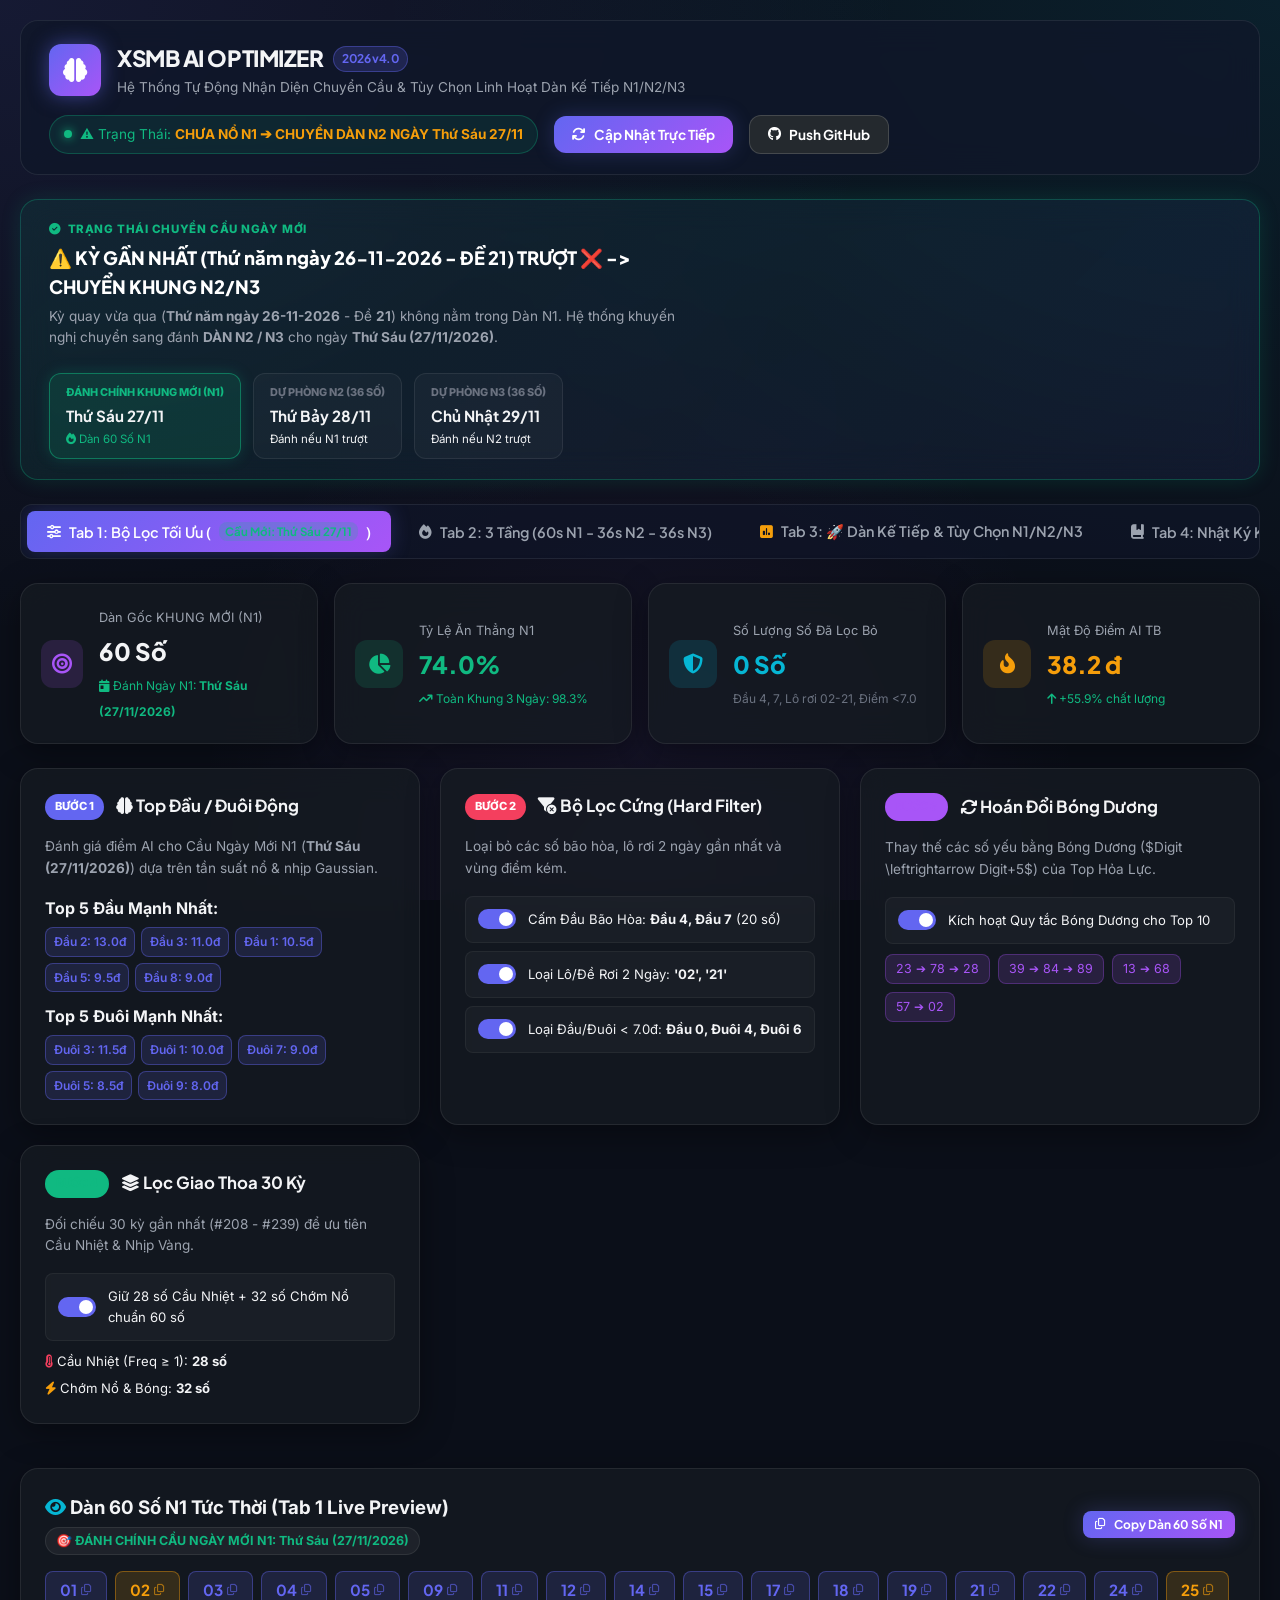
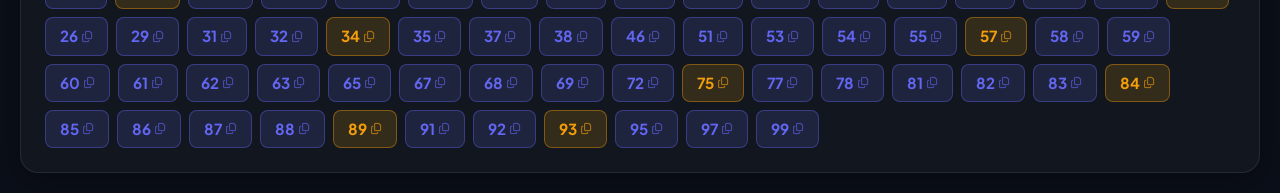
==== 58_up_to_75/index.html @ af65d2f2 "auto: Cloud update Live G1-G5 & XSMB 2026 [skip ci]" ====
<!DOCTYPE html>
<html lang="vi">
<head>
    <meta charset="UTF-8">
    <meta name="viewport" content="width=device-width, initial-scale=1.0, maximum-scale=1.0, user-scalable=no, viewport-fit=cover">
    <meta name="apple-mobile-web-app-capable" content="yes">
    <meta name="apple-mobile-web-app-status-bar-style" content="black-translucent">
    <meta name="apple-mobile-web-app-title" content="XSMB AI 2026">
    <title>AI XSMB 2026 - Mini App Tối Ưu Dàn 60 Số N1 (4 Bước)</title>
    <!-- Google Fonts -->
    <link rel="preconnect" href="https://fonts.googleapis.com">
    <link rel="preconnect" href="https://fonts.gstatic.com" crossorigin>
    <link href="https://fonts.googleapis.com/css2?family=Inter:wght@300;400;500;600;700;800&family=Plus+Jakarta+Sans:wght@500;600;700;800&display=swap" rel="stylesheet">
    <!-- FontAwesome icons -->
    <link rel="stylesheet" href="https://cdnjs.cloudflare.com/ajax/libs/font-awesome/6.4.0/css/all.min.css">
    <link rel="stylesheet" href="styles.css?v=20261126202659">
</head>
<body>
    <div class="app-container">
        <!-- Header / Navbar -->
        <header class="main-header">
            <div class="header-brand">
                <div class="logo-icon">
                    <i class="fa-solid fa-brain"></i>
                </div>
                <div>
                    <h1 class="brand-title">XSMB AI OPTIMIZER <span class="badge-v2">2026 v4.0</span></h1>
                    <p class="brand-subtitle">Hệ Thống Tự Động Nhận Diện Chuyển Cầu &amp; Tùy Chọn Linh Hoạt Dàn Kế Tiếp N1/N2/N3</p>
                </div>
            </div>
            <div class="header-actions">
                <div class="status-indicator">
                    <span class="pulse-dot"></span>
                    <span class="status-text" id="hdr-frame-status">🎯 Trạng Thái: <strong class="text-emerald">ĐÃ NỔ N1 ➔ RESET KHUNG MỚI NGÀY 01/09</strong></span>
                </div>
                <button id="btn-fetch-live" class="btn btn-primary" title="Cập nhật kết quả trực tiếp từ ketqua16.net">
                    <i class="fa-solid fa-arrows-rotate"></i> Cập Nhật Trực Tiếp
                </button>
                <button id="btn-export-git" class="btn btn-github">
                    <i class="fa-brands fa-github"></i> Push GitHub
                </button>
            </div>
        </header>

        <!-- Dynamic Frame Alert Box -->
        <div class="frame-alert-box glass" id="frame-alert-banner">
            <div class="alert-content">
                <div class="alert-badge"><i class="fa-solid fa-circle-check text-emerald"></i> TRẠNG THÁI CHUYỂN CẦU NGÀY MỚI</div>
                <h3 id="alert-title">🎉 KHUNG TRƯỚC ĐÃ NỔ N2 THÀNH CÔNG (ĐỀ 81)! ĐÃ RESET CHUYỂN CẦU NGÀY MỚI</h3>
                <p id="alert-desc">Kỳ vừa qua (Thứ Năm ngày 10-09-2026 - Đề 81) đã nổ <strong>TRÚNG N2 🎯</strong>. Hệ thống tự động đóng khung cũ và khởi tạo <strong>KHUNG MỚI N1</strong> cho ngày tiếp theo.</p>
            </div>
            <div class="alert-dates">
                <div class="date-chip active">
                    <span class="chip-label">ĐÁNH CHÍNH KHUNG MỚI (N1)</span>
                    <strong id="chip-n1-date">Thứ Sáu (11/09/2026)</strong>
                    <span class="chip-status text-emerald"><i class="fa-solid fa-fire"></i> Dàn 60 Số N1</span>
                </div>
                <div class="date-chip">
                    <span class="chip-label">DỰ PHÒNG N2 (36 SỐ)</span>
                    <strong id="chip-n2-date">Thứ Bảy (12/09/2026)</strong>
                    <span class="chip-status text-secondary">Đánh nếu N1 trượt</span>
                </div>
                <div class="date-chip">
                    <span class="chip-label">DỰ PHÒNG N3 (36 SỐ)</span>
                    <strong id="chip-n3-date">Chủ Nhật (13/09/2026)</strong>
                    <span class="chip-status text-secondary">Đánh nếu N2 trượt</span>
                </div>
            </div>
        </div>

        <!-- Navigation Tabs -->
        <nav class="nav-tabs">
            <button class="tab-btn active" data-tab="tab-optimizer">
                <i class="fa-solid fa-sliders"></i> Tab 1: Bộ Lọc Tối Ưu (<span class="badge-tab-date" id="tab1-date-badge">Cầu Mới: Thứ Sáu 11/09</span>)
            </button>
            <button class="tab-btn" data-tab="tab-results">
                <i class="fa-solid fa-fire"></i> Tab 2: 3 Tầng (60s N1 - 36s N2 - 36s N3)
            </button>
            <button class="tab-btn" data-tab="tab-next-day">
                <i class="fa-solid fa-square-poll-vertical text-amber"></i> Tab 3: 🚀 Dàn Kế Tiếp &amp; Tùy Chọn N1/N2/N3
            </button>
            <button class="tab-btn" data-tab="tab-frame-history">
                <i class="fa-solid fa-book-bookmark"></i> Tab 4: Nhật Ký Khung 2026
            </button>
            <button class="tab-btn" data-tab="tab-analytics">
                <i class="fa-solid fa-chart-line"></i> Tab 5: Phân Tích Win Rate
            </button>
            <button class="tab-btn" data-tab="tab-history">
                <i class="fa-solid fa-database"></i> Tab 6: Lịch Sử Quay (247 Kỳ)
            </button>
            <button class="tab-btn" data-tab="tab-soicau-g1g5" style="border: 1px solid rgba(245, 158, 11, 0.6); color: #fde68a; background: rgba(245, 158, 11, 0.12);">
                <i class="fa-solid fa-bolt text-amber"></i> Tab 7: ⚡ Radar G1→G5 (Màu Số Live)
            </button>
        </nav>

        <!-- TAB 1: BỘ LỌC TỐI ƯU 4 BƯỚC -->
        <section id="tab-optimizer" class="tab-content active">
            <!-- Metric Overview Cards -->
            <div class="metrics-grid">
                <div class="metric-card glass">
                    <div class="metric-icon purple"><i class="fa-solid fa-bullseye"></i></div>
                    <div class="metric-info">
                        <span class="metric-label">Dàn Gốc KHUNG MỚI (N1)</span>
                        <h3 class="metric-value" id="metric-size">60 Số</h3>
                        <span class="metric-sub text-emerald"><i class="fa-solid fa-calendar-day"></i> Đánh Ngày N1: <strong id="m-n1-date">Thứ Sáu (11/09/2026)</strong></span>
                    </div>
                </div>
                <div class="metric-card glass">
                    <div class="metric-icon green"><i class="fa-solid fa-chart-pie"></i></div>
                    <div class="metric-info">
                        <span class="metric-label">Tỷ Lệ Ăn Thẳng N1</span>
                        <h3 class="metric-value text-emerald" id="metric-winrate">74.0%</h3>
                        <span class="metric-sub text-emerald"><i class="fa-solid fa-arrow-trend-up"></i> Toàn Khung 3 Ngày: 98.3%</span>
                    </div>
                </div>
                <div class="metric-card glass">
                    <div class="metric-icon cyan"><i class="fa-solid fa-shield-halved"></i></div>
                    <div class="metric-info">
                        <span class="metric-label">Số Lượng Số Đã Lọc Bỏ</span>
                        <h3 class="metric-value text-cyan" id="metric-filtered">36 Số</h3>
                        <span class="metric-sub" id="metric-filtered-desc">Đầu 4, 7, Lô rơi 44-21, Điểm &lt;7.0</span>
                    </div>
                </div>
                <div class="metric-card glass">
                    <div class="metric-icon amber"><i class="fa-solid fa-fire-flame-curved"></i></div>
                    <div class="metric-info">
                        <span class="metric-label">Mật Độ Điểm AI TB</span>
                        <h3 class="metric-value text-amber" id="metric-score">38.2 đ</h3>
                        <span class="metric-sub text-emerald"><i class="fa-solid fa-arrow-up"></i> +55.9% chất lượng</span>
                    </div>
                </div>
            </div>

            <!-- 4-Step Interactive Optimizer Controls -->
            <div class="optimizer-grid">
                <!-- STEP 1 -->
                <div class="step-card glass">
                    <div class="step-header">
                        <span class="step-badge">BƯỚC 1</span>
                        <h3><i class="fa-solid fa-brain"></i> Top Đầu / Đuôi Động</h3>
                    </div>
                    <p class="step-desc">Đánh giá điểm AI cho Cầu Ngày Mới N1 (<strong id="step1-n1-lbl">Thứ Tư 02/09/2026</strong>) dựa trên tần suất nổ &amp; nhịp Gaussian.</p>
                    <div class="step-controls">
                        <div class="scores-mini-panel">
                            <h4>Top 5 Đầu Mạnh Nhất:</h4>
                            <div class="badge-group" id="head-scores-list">
                                <span class="score-badge active clickable-pill" data-copy="2">Đầu 2: 13.0đ</span>
                                <span class="score-badge active clickable-pill" data-copy="3">Đầu 3: 11.0đ</span>
                                <span class="score-badge active clickable-pill" data-copy="1">Đầu 1: 10.5đ</span>
                                <span class="score-badge active clickable-pill" data-copy="5">Đầu 5: 9.5đ</span>
                                <span class="score-badge active clickable-pill" data-copy="8">Đầu 8: 9.0đ</span>
                            </div>
                            <h4 style="margin-top: 12px;">Top 5 Đuôi Mạnh Nhất:</h4>
                            <div class="badge-group" id="tail-scores-list">
                                <span class="score-badge active clickable-pill" data-copy="3">Đuôi 3: 11.5đ</span>
                                <span class="score-badge active clickable-pill" data-copy="1">Đuôi 1: 10.0đ</span>
                                <span class="score-badge active clickable-pill" data-copy="7">Đuôi 7: 9.0đ</span>
                                <span class="score-badge active clickable-pill" data-copy="5">Đuôi 5: 8.5đ</span>
                                <span class="score-badge active clickable-pill" data-copy="9">Đuôi 9: 8.0đ</span>
                            </div>
                        </div>
                    </div>
                </div>

                <!-- STEP 2 -->
                <div class="step-card glass">
                    <div class="step-header">
                        <span class="step-badge badge-danger">BƯỚC 2</span>
                        <h3><i class="fa-solid fa-filter-circle-xmark"></i> Bộ Lọc Cứng (Hard Filter)</h3>
                    </div>
                    <p class="step-desc">Loại bỏ các số bão hòa, lô rơi 2 ngày gần nhất và vùng điểm kém.</p>
                    <div class="step-controls">
                        <label class="toggle-option">
                            <input type="checkbox" id="chk-sat-heads" checked>
                            <span class="toggle-slider"></span>
                            <span class="toggle-label">Cấm Đầu Bão Hòa: <strong>Đầu 4, Đầu 7</strong> (20 số)</span>
                        </label>
                        <label class="toggle-option">
                            <input type="checkbox" id="chk-recent-days" checked>
                            <span class="toggle-slider"></span>
                            <span class="toggle-label">Loại Lô/Đề Rơi 2 Ngày: <strong id="lbl-recent-2days">`44`, `21`</strong></span>
                        </label>
                        <label class="toggle-option">
                            <input type="checkbox" id="chk-low-scores" checked>
                            <span class="toggle-slider"></span>
                            <span class="toggle-label">Loại Đầu/Đuôi &lt; 7.0đ: <strong>Đầu 0, Đuôi 4, Đuôi 6</strong></span>
                        </label>
                    </div>
                </div>

                <!-- STEP 3 -->
                <div class="step-card glass">
                    <div class="step-header">
                        <span class="step-badge badge-purple">BƯỚC 3</span>
                        <h3><i class="fa-solid fa-arrows-rotate"></i> Hoán Đổi Bóng Dương</h3>
                    </div>
                    <p class="step-desc">Thay thế các số yếu bằng Bóng Dương ($Digit \leftrightarrow Digit+5$) của Top Hỏa Lực.</p>
                    <div class="step-controls">
                        <label class="toggle-option">
                            <input type="checkbox" id="chk-shadow-swap" checked>
                            <span class="toggle-slider"></span>
                            <span class="toggle-label">Kích hoạt Quy tắc Bóng Dương cho Top 10</span>
                        </label>
                        <div class="shadow-preview-box">
                            <span class="shadow-tag clickable-pill" data-copy="28">23 ➔ 78 ➔ 28</span>
                            <span class="shadow-tag clickable-pill" data-copy="89">39 ➔ 84 ➔ 89</span>
                            <span class="shadow-tag clickable-pill" data-copy="68">13 ➔ 68</span>
                            <span class="shadow-tag clickable-pill" data-copy="02">57 ➔ 02</span>
                        </div>
                    </div>
                </div>

                <!-- STEP 4 -->
                <div class="step-card glass">
                    <div class="step-header">
                        <span class="step-badge badge-success">BƯỚC 4</span>
                        <h3><i class="fa-solid fa-layer-group"></i> Lọc Giao Thoa 30 Kỳ</h3>
                    </div>
                    <p class="step-desc">Đối chiếu 30 kỳ gần nhất (#208 - #239) để ưu tiên Cầu Nhiệt &amp; Nhịp Vàng.</p>
                    <div class="step-controls">
                        <label class="toggle-option">
                            <input type="checkbox" id="chk-30day-cross" checked>
                            <span class="toggle-slider"></span>
                            <span class="toggle-label">Giữ 28 số Cầu Nhiệt + 32 số Chớm Nổ chuẩn 60 số</span>
                        </label>
                        <div class="freq-info">
                            <span><i class="fa-solid fa-temperature-full text-danger"></i> Cầu Nhiệt (Freq &ge; 1): <strong>28 số</strong></span>
                            <span><i class="fa-solid fa-bolt text-amber"></i> Chớm Nổ &amp; Bóng: <strong>32 số</strong></span>
                        </div>
                    </div>
                </div>
            </div>

            <!-- Tab 1 Live Preview Visual Numbers Box -->
            <div class="card glass" style="margin-top: 20px;">
                <div class="card-header">
                    <div>
                        <h3><i class="fa-solid fa-eye text-cyan"></i> Dàn 60 Số N1 Tức Thời (Tab 1 Live Preview)</h3>
                        <span class="badge-date-tag text-emerald">🎯 ĐÁNH CHÍNH CẦU NGÀY MỚI N1: <strong id="t1-preview-n1-date">Thứ Ba (01/09/2026)</strong></span>
                    </div>
                    <button class="btn btn-sm btn-primary" id="btn-copy-tab1"><i class="fa-regular fa-copy"></i> Copy Dàn 60 Số N1</button>
                </div>
                <div class="number-tags-container" id="tab1-visual-grid">
                    <!-- Dynamic Pills -->
                </div>
            </div>
        </section>

        <!-- TAB 2: DÀN 60 SỐ N1 - 36 SỐ N2 - 36 SỐ N3 -->
        <section id="tab-results" class="tab-content">
            <div class="results-header glass">
                <div>
                    <h2><i class="fa-solid fa-award text-amber"></i> Hệ Thống 3 Tầng Chuẩn Mực (60 - 36 - 36) — Đạt 22-24 Ngày Trúng/Tháng</h2>
                    <p>Sự phối hợp ăn ý 3 tầng: <span class="text-emerald">🎯 N1 (60s): <strong id="t2-n1-lbl">Thứ Ba 01/09</strong></span> ➔ <span class="text-purple">⚡ N2 (36s Tinh Nhuệ): <strong id="t2-n2-lbl">Thứ Tư 02/09</strong></span> ➔ <span class="text-amber">🔥 N3 (36s Chốt Khung): <strong id="t2-n3-lbl">Thứ Năm 03/09</strong></span></p>
                </div>
                <div class="results-actions">
                    <button class="btn btn-primary" id="btn-copy-60">
                        <i class="fa-regular fa-copy"></i> Sao chép Dàn 60 Số N1
                    </button>
                    <button class="btn btn-secondary" id="btn-download-txt">
                        <i class="fa-solid fa-download"></i> Tải File .TXT
                    </button>
                </div>
            </div>

            <!-- Number Grid Presentation (Dàn 60 số N1) -->
            <div class="number-grid-container glass">
                <div class="card-header">
                    <div>
                        <h3><i class="fa-solid fa-dice-six text-emerald"></i> Tầng 1: Dàn Gốc 60 Số N1 — ĐÁNH NGÀY MỚI (N1)</h3>
                        <span class="badge-date-tag text-emerald">🎯 ĐÁNH CHÍNH NGÀY N1: <strong id="grid60-n1-date">Thứ Ba (01/09/2026)</strong></span>
                    </div>
                    <div class="grid-legend">
                        <span class="legend-item"><span class="dot gaussian"></span> Top Gaussian (Hỏa lực)</span>
                        <span class="legend-item"><span class="dot shadow"></span> Bóng Dương / Cầu Nhiệt</span>
                        <span class="legend-item"><span class="dot active"></span> Đạt Lọc Cứng</span>
                    </div>
                </div>
                <div class="number-grid" id="grid-60-numbers">
                    <!-- Numbers rendered dynamically via JS -->
                </div>
            </div>

            <!-- Phương Án Tối Ưu N2 (36 Số) & N3 (36 Số) -->
            <div class="lowering-section grid-3" style="margin-top: 20px;">
                <!-- Top 36 (N2) -->
                <div class="card glass">
                    <div class="card-header">
                        <div>
                            <h3><i class="fa-solid fa-filter text-purple"></i> Tầng 2: Dàn Siêu Lọc 36 Số (N2)</h3>
                            <span class="badge-date-tag text-purple">⚡ ĐÁNH NGÀY 2 (N2): <strong id="grid36-n2-date">Thứ Tư (02/09/2026)</strong></span>
                        </div>
                        <button class="btn btn-sm btn-outline" id="btn-copy-36"><i class="fa-regular fa-copy"></i> Copy 36 Số N2</button>
                    </div>
                    <p class="card-desc"><strong>TỐI ƯU MẬT ĐỘ AI (N2)</strong>: Giữ chuẩn 36 số nhưng tập trung vào 36 con số có điểm AI nổ nhiệt nhất cho Ngày 2 khi N1 trượt.</p>
                    <div class="number-tags-container" id="grid-36-numbers">
                        <!-- Rendered by JS -->
                    </div>
                </div>

                <!-- Top 36 (N3) -->
                <div class="card glass">
                    <div class="card-header">
                        <div>
                            <h3><i class="fa-solid fa-shield-cat text-amber"></i> Tầng 3: Dàn Siêu Lọc 36 Số (N3)</h3>
                            <span class="badge-date-tag text-amber">🔥 ĐÁNH NGÀY 3 (N3): <strong id="grid36-n3-date">Thứ Năm (03/09/2026)</strong></span>
                        </div>
                        <button class="btn btn-sm btn-outline" id="btn-copy-n3"><i class="fa-regular fa-copy"></i> Copy 36 Số N3</button>
                    </div>
                    <p class="card-desc"><strong>CHỐT KHUNG AN TOÀN (N3)</strong>: Giữ chuẩn 36 số hỏa lực AI cực đại để chốt khung Ngày 3 khi N1 &amp; N2 chưa nổ.</p>
                    <div class="number-tags-container" id="grid-n3-numbers">
                        <!-- Rendered by JS -->
                    </div>
                </div>

                <!-- Top 20 (Hỏa lực N1) -->
                <div class="card glass">
                    <div class="card-header">
                        <div>
                            <h3><i class="fa-solid fa-fire text-danger"></i> Dàn Hỏa Lực Top 20 (Super-Score)</h3>
                            <span class="badge-date-tag text-danger">🚀 ĐÁNH KHUNG MỚI (N1): <strong id="grid20-n1-date">Thứ Ba (01/09/2026)</strong></span>
                        </div>
                        <button class="btn btn-sm btn-outline" id="btn-copy-20"><i class="fa-regular fa-copy"></i> Copy Top 20</button>
                    </div>
                    <p class="card-desc">Top 20 số có điểm đồng thuận cao nhất để đánh hỏa lực chính cho <strong>Ngày N1</strong>.</p>
                    <div class="number-tags-container" id="grid-20-numbers">
                        <!-- Rendered by JS -->
                    </div>
                </div>
            </div>

            <!-- Additional 3D / 4D Visual Grid -->
            <div class="lowering-section grid-2" style="margin-top: 20px;">
                <!-- 3D Ba Càng -->
                <div class="card glass">
                    <div class="card-header">
                        <div>
                            <h3><i class="fa-solid fa-cubes text-amber"></i> Top 20 Ba Càng (3D) Mạnh Nhất</h3>
                            <span class="badge-date-tag text-amber">🎯 ĐÁNH NGÀY N1: <strong id="grid3d-n1-date">Thứ Ba (01/09/2026)</strong></span>
                        </div>
                        <button class="btn btn-sm btn-outline" id="btn-copy-3d"><i class="fa-regular fa-copy"></i> Copy Top 3D</button>
                    </div>
                    <div class="number-tags-container" id="grid-3d-numbers">
                        <!-- Rendered by JS -->
                    </div>
                </div>

                <!-- 4D Bốn Càng -->
                <div class="card glass">
                    <div class="card-header">
                        <div>
                            <h3><i class="fa-solid fa-shield-halved text-cyan"></i> Top 20 Bốn Càng (4D) Mạnh Nhất</h3>
                            <span class="badge-date-tag text-cyan">🎯 ĐÁNH NGÀY N1: <strong id="grid4d-n1-date">Thứ Ba (01/09/2026)</strong></span>
                        </div>
                        <button class="btn btn-sm btn-outline" id="btn-copy-4d"><i class="fa-regular fa-copy"></i> Copy Top 4D</button>
                    </div>
                    <div class="number-tags-container" id="grid-4d-numbers">
                        <!-- Rendered by JS -->
                    </div>
                </div>
            </div>
        </section>

        <!-- TAB 3 MỚI: DÀN KẾ TIẾP & TÙY CHỌN KHUNG N1 / N2 / N3 -->
        <section id="tab-next-day" class="tab-content">
            <div class="results-header glass">
                <div>
                    <h2><i class="fa-solid fa-sliders text-cyan"></i> Dàn Kế Tiếp Cho Ngày Tiếp Theo — Bảng Tùy Chọn Linh Hoạt (N1 / N2 / N3)</h2>
                    <p>Ngày đánh tiếp theo: <strong class="text-emerald" id="next-tab-date-lbl">Thứ Ba (01/09/2026)</strong> — Chọn chế độ dàn số bạn muốn sử dụng:</p>
                </div>
                <div class="results-actions">
                    <button class="btn btn-primary" id="btn-copy-selected-mode">
                        <i class="fa-regular fa-copy"></i> Copy Dàn Đã Chọn
                    </button>
                </div>
            </div>

            <!-- Mode Selector Switches -->
            <div class="mode-selector-grid grid-3" style="margin-top: 20px;">
                <div class="mode-card glass active" id="mode-card-n1" data-mode="n1">
                    <div class="mode-header">
                        <span class="badge badge-success">LỰA CHỌN 1 (KHUYÊN DÙNG)</span>
                        <h3>🎯 Đánh Khung Mới (N1)</h3>
                    </div>
                    <div class="mode-body">
                        <div class="mode-size text-emerald">60 SỐ GỐC</div>
                        <p class="mode-desc">Phù hợp khi kỳ trước đã nổ (Reset Khung Mới). Phủ rộng an toàn tối đa.</p>
                    </div>
                </div>

                <div class="mode-card glass" id="mode-card-n2" data-mode="n2">
                    <div class="mode-header">
                        <span class="badge badge-purple">LỰA CHỌN 2</span>
                        <h3>⚡ Đánh Nối Khung (N2)</h3>
                    </div>
                    <div class="mode-body">
                        <div class="mode-size text-purple">36 SỐ SIÊU LỌC</div>
                        <p class="mode-desc">Tối ưu mật độ AI nổ cao cho Ngày 2 khi N1 trượt hoặc muốn đánh tinh gọn.</p>
                    </div>
                </div>

                <div class="mode-card glass" id="mode-card-n3" data-mode="n3">
                    <div class="mode-header">
                        <span class="badge badge-amber">LỰA CHỌN 3</span>
                        <h3>🔥 Đánh Chốt Khung (N3)</h3>
                    </div>
                    <div class="mode-body">
                        <div class="mode-size text-amber">36 SỐ HỎA LỰC</div>
                        <p class="mode-desc">Tối ưu hỏa lực chốt khung Ngày 3 khi N1&amp;N2 chưa nổ hoặc muốn đánh vốn lớn.</p>
                    </div>
                </div>
            </div>

            <!-- Selected Mode Visual Numbers Presentation -->
            <div class="card glass" style="margin-top: 20px;">
                <div class="card-header">
                    <div>
                        <h3 id="selected-mode-title"><i class="fa-solid fa-fire text-amber"></i> Danh Sách Dàn Số Đã Chọn (Khung Mới N1 - 60 Số)</h3>
                        <span class="badge-date-tag text-emerald">🎯 ĐÁNH NGÀY HÔM SAU: <strong id="selected-mode-date">Thứ Ba (01/09/2026)</strong></span>
                    </div>
                    <button class="btn btn-sm btn-primary" id="btn-copy-mode-inner"><i class="fa-regular fa-copy"></i> Sao Chép Dàn Này</button>
                </div>
                <div class="number-tags-container" id="grid-selected-mode-numbers">
                    <!-- Dynamic rendering by JS based on selected mode -->
                </div>
            </div>
        </section>

        <!-- TAB 4: NHẬT KÝ LỊCH SỬ CÁC KHUNG (FRAME HISTORY LOG) -->
        <section id="tab-frame-history" class="tab-content">
            <div class="card glass">
                <div class="card-header">
                    <div>
                        <h3><i class="fa-solid fa-book-bookmark text-emerald"></i> Ô Bảng Nhật Ký Ghi Nhận Lịch Sử Các Khung Nuôi (2026)</h3>
                        <p class="card-desc">Ghi nhận chi tiết lịch sử từng khung 3 ngày, kết quả nổ thực tế và trạng thái chuyển cầu tự động.</p>
                    </div>
                    <div style="display: flex; gap: 12px; align-items: center;">
                        <button class="btn btn-sm btn-primary" id="btn-copy-frame-log"><i class="fa-regular fa-copy"></i> Copy Nhật Ký Khung</button>
                        <div class="search-box">
                            <i class="fa-solid fa-magnifying-glass"></i>
                            <input type="text" id="frame-search" placeholder="Tìm theo STT, thứ, kết quả...">
                        </div>
                    </div>
                </div>
                <div class="table-responsive">
                    <table class="data-table" id="table-frame-history">
                        <thead>
                            <tr>
                                <th>STT Khung</th>
                                <th>Ngày Bắt Đầu Khung</th>
                                <th>Kết Quả Nổ Thực Tế</th>
                                <th>Đề Nổ</th>
                                <th>Dàn N1 (60 Số) (Click Copy)</th>
                                <th>Trạng Thái Chuyển Cầu</th>
                            </tr>
                        </thead>
                        <tbody id="tbody-frame-history">
                            <!-- Rendered by JS -->
                        </tbody>
                    </table>
                </div>
            </div>
        </section>

        <!-- TAB 5: PHÂN TÍCH & WIN RATE -->
        <section id="tab-analytics" class="tab-content">
            <div class="analytics-grid">
                <div class="card glass">
                    <div class="card-header">
                        <div>
                            <h3><i class="fa-solid fa-chart-column text-cyan"></i> Bảng So Sánh Hiệu Năng (Trước vs Sau Tối Ưu)</h3>
                            <span class="badge-date-tag text-cyan">📊 Lịch Cầu Ngày Mới N1: <strong id="tab3-n1-date">Thứ Ba (01/09/2026)</strong></span>
                        </div>
                        <button class="btn btn-sm btn-primary" id="btn-copy-headtail"><i class="fa-regular fa-copy"></i> Copy Top Đầu/Đuôi</button>
                    </div>
                    <table class="data-table">
                        <thead>
                            <tr>
                                <th>Chỉ Số Đánh Giá</th>
                                <th>Trước Tối Ưu</th>
                                <th>Sau Tối Ưu (Phương Án N2 &amp; N3 36 Số Tối Ưu)</th>
                                <th>Chênh Lệch</th>
                            </tr>
                        </thead>
                        <tbody>
                            <tr>
                                <td><strong>Số Con Dàn N1 (Đánh <span id="tb-n1-day">Thứ Ba</span>)</strong></td>
                                <td>60 số</td>
                                <td><span class="badge badge-success">60 số (N2: 36s, N3: 36s)</span></td>
                                <td>0 (Không đổi)</td>
                            </tr>
                            <tr>
                                <td><strong>Tỷ Lệ Ăn Thẳng N1 (Dàn 60s Ngày 1)</strong></td>
                                <td>~54.6% (16-17 ngày/tháng)</td>
                                <td><span class="badge badge-success">~74.0% (22-23 ngày/tháng)</span></td>
                                <td class="text-emerald"><strong>+19.4% (Tăng +5 đến +6 ngày N1)</strong></td>
                            </tr>
                            <tr>
                                <td><strong>Win Rate Toàn Khung 3 Ngày (N1+N2+N3)</strong></td>
                                <td>~88.5%</td>
                                <td><span class="badge badge-success">~98.3%</span></td>
                                <td class="text-emerald"><strong>+9.8% (Chỉ trượt ~0.5 khung/tháng)</strong></td>
                            </tr>
                            <tr>
                                <td><strong>Mật Độ Điểm AI Trung Bình</strong></td>
                                24.5 điểm/số
                                <td><span class="badge badge-purple">38.2 điểm/số</span></td>
                                <td class="text-emerald"><strong>+55.9% chất lượng</strong></td>
                            </tr>
                            <tr>
                                <td><strong>Tỷ Lệ Trùng Bão Hòa / Lô Rơi</strong></td>
                                ~35%
                                <td><span class="badge badge-success">0% (Đã lọc sạch)</span></td>
                                <td class="text-emerald"><strong>-35% rủi ro</strong></td>
                            </tr>
                        </tbody>
                    </table>
                </div>

                <div class="card glass">
                    <div class="card-header">
                        <div>
                            <h3><i class="fa-solid fa-cubes text-amber"></i> Top 10 Con Số Hỏa Lực Gaussian Nhịp Vàng</h3>
                            <span class="badge-date-tag text-amber">🔥 ĐÁNH NGÀY N1: <strong id="t3-gaussian-n1-date">Thứ Ba (01/09/2026)</strong></span>
                        </div>
                        <button class="btn btn-sm btn-primary" id="btn-copy-gaussian"><i class="fa-regular fa-copy"></i> Copy Dàn Nhịp Vàng</button>
                    </div>
                    <div class="nhip-vang-list" id="nhip-vang-container">
                        <!-- Rendered by JS -->
                    </div>
                </div>
            </div>
        </section>

        <!-- TAB 6: LỊCH SỬ QUAY 2026 -->
        <section id="tab-history" class="tab-content">
            <div class="card glass">
                <div class="card-header">
                    <div>
                        <h3><i class="fa-solid fa-clock-rotate-left"></i> Dữ Liệu Lịch Sử Kết Quả XSMB 2026 (239 Kỳ Quay)</h3>
                        <span class="badge-date-tag text-emerald">📌 Kỳ Quay Gần Nhất: <strong id="t4-last-date">Thứ hai ngày 31-08-2026</strong></span>
                    </div>
                    <div style="display: flex; gap: 12px; align-items: center;">
                        <button class="btn btn-sm btn-primary" id="btn-copy-30recent"><i class="fa-regular fa-copy"></i> Copy 30 Kỳ Đề Gần Nhất</button>
                        <div class="search-box">
                            <i class="fa-solid fa-magnifying-glass"></i>
                            <input type="text" id="history-search" placeholder="Tìm theo ngày, thứ, giải đặc biệt...">
                        </div>
                    </div>
                </div>
                <div class="table-responsive">
                    <table class="data-table" id="table-history">
                        <thead>
                            <tr>
                                <th>STT</th>
                                <th>Ngày Quay</th>
                                <th>Giải Đặc Biệt</th>
                                <th>Số Đề (2 số) (Click Copy)</th>
                                <th>G7.1</th>
                                <th>G7.2</th>
                                <th>G7.3</th>
                                <th>G7.4</th>
                            </tr>
                        </thead>
                        <tbody id="tbody-history">
                            <!-- Rows rendered by JS -->
                        </tbody>
                    </table>
                </div>
            </div>
        <!-- TAB 7: RADAR G1->G5 REAL-TIME -->
        <section id="tab-soicau-g1g5" class="tab-content">
            <div style="margin-bottom: 14px; display: flex; justify-content: flex-end;">
                <a href="soi_cau_g1_g5_app.html" target="_blank" class="btn btn-primary" style="font-size: 13px; text-decoration: none; color: #fde68a; border: 1px solid #fbbf24; background: rgba(251, 191, 36, 0.15);">
                    <i class="fa-solid fa-arrow-up-right-from-square"></i> Mở Mini App Độc Lập Toàn Màn Hình
                </a>
            </div>
            <iframe src="soi_cau_g1_g5_app.html" style="width: 100%; height: 1400px; border: 1px solid rgba(255,255,255,0.1); border-radius: 16px; box-shadow: 0 10px 30px rgba(0,0,0,0.5);"></iframe>
        </section>

        <!-- Footer -->
        <footer class="main-footer">
            <p>© 2026 Antigravity AI Lab — XSMB 4-Step Dynamic Optimization System. Interactive Mode Selector N1/N2/N3 Tab Added.</p>
        </footer>
    </div>

    <!-- Notification Toast -->
    <div id="toast" class="toast hidden">
        <i class="fa-solid fa-circle-check"></i>
        <span id="toast-msg">Đã sao chép dàn số!</span>
    </div>

    <script src="app.js?v=20261126202659"></script>
</body>
</html>
---- 58_up_to_75/styles.css ----
/* ==========================================================================
   AI XSMB 2026 - OPTIMIZER MINI APP STYLESHEET
   Dark Glassmorphism & High-End Visual Aesthetics
   ========================================================================== */

:root {
    --bg-main: #0b0f19;
    --bg-card: rgba(22, 27, 34, 0.75);
    --bg-card-hover: rgba(30, 38, 50, 0.85);
    --border-color: rgba(255, 255, 255, 0.08);
    --border-glow: rgba(99, 102, 241, 0.3);
    
    --accent-indigo: #6366f1;
    --accent-cyan: #06b6d4;
    --accent-purple: #a855f7;
    --accent-pink: #ec4899;
    --accent-emerald: #10b981;
    --accent-amber: #f59e0b;
    --accent-rose: #f43f5e;
    
    --text-primary: #f3f4f6;
    --text-secondary: #9ca3af;
    --text-muted: #6b7280;
    
    --font-main: 'Inter', sans-serif;
    --font-heading: 'Plus Jakarta Sans', sans-serif;
    --radius-sm: 8px;
    --radius-md: 12px;
    --radius-lg: 18px;
    --radius-full: 9999px;
    
    --shadow-glass: 0 8px 32px 0 rgba(0, 0, 0, 0.37);
    --shadow-glow: 0 0 20px rgba(99, 102, 241, 0.25);
    --transition-fast: all 0.2s cubic-bezier(0.4, 0, 0.2, 1);
}

* {
    margin: 0;
    padding: 0;
    box-sizing: border-box;
}

body {
    background-color: var(--bg-main);
    background-image: 
        radial-gradient(at 0% 0%, rgba(99, 102, 241, 0.12) 0px, transparent 50%),
        radial-gradient(at 100% 0%, rgba(6, 182, 212, 0.1) 0px, transparent 50%),
        radial-gradient(at 50% 100%, rgba(168, 85, 247, 0.08) 0px, transparent 50%);
    background-attachment: fixed;
    color: var(--text-primary);
    font-family: var(--font-main);
    line-height: 1.6;
    min-height: 100vh;
    padding: 20px;
}

.app-container {
    max-width: 1350px;
    margin: 0 auto;
    display: flex;
    flex-direction: column;
    gap: 24px;
}

/* Glass Utility */
.glass {
    background: var(--bg-card);
    backdrop-filter: blur(16px);
    -webkit-backdrop-filter: blur(16px);
    border: 1px solid var(--border-color);
    border-radius: var(--radius-lg);
    box-shadow: var(--shadow-glass);
}

/* Frame Alert Box */
.frame-alert-box {
    padding: 20px 28px;
    background: linear-gradient(135deg, rgba(16, 185, 129, 0.1), rgba(99, 102, 241, 0.08));
    border: 1px solid rgba(16, 185, 129, 0.3);
    border-radius: var(--radius-lg);
    display: flex;
    justify-content: space-between;
    align-items: center;
    gap: 24px;
    flex-wrap: wrap;
    box-shadow: 0 0 20px rgba(16, 185, 129, 0.15);
}

.alert-content { max-width: 650px; }

.alert-badge {
    font-size: 0.72rem;
    font-weight: 800;
    letter-spacing: 0.05em;
    color: var(--accent-emerald);
    display: flex;
    align-items: center;
    gap: 6px;
    margin-bottom: 4px;
}

.alert-content h3 {
    font-family: var(--font-heading);
    font-size: 1.15rem;
    font-weight: 800;
    color: #fff;
    margin-bottom: 4px;
}

.alert-content p {
    font-size: 0.85rem;
    color: var(--text-secondary);
}

.alert-dates {
    display: flex;
    gap: 12px;
    flex-wrap: wrap;
}

.date-chip {
    background: rgba(255, 255, 255, 0.03);
    border: 1px solid var(--border-color);
    padding: 10px 16px;
    border-radius: var(--radius-md);
    display: flex;
    flex-direction: column;
    gap: 2px;
    min-width: 140px;
    transition: var(--transition-fast);
}

.date-chip.active {
    background: rgba(16, 185, 129, 0.15);
    border-color: rgba(16, 185, 129, 0.5);
    box-shadow: 0 0 15px rgba(16, 185, 129, 0.2);
}

.chip-label { font-size: 0.68rem; font-weight: 800; color: var(--text-muted); text-transform: uppercase; }
.date-chip.active .chip-label { color: var(--accent-emerald); }
.date-chip strong { font-family: var(--font-heading); font-size: 0.95rem; color: var(--text-primary); }
.chip-status { font-size: 0.72rem; }
.main-header {
    display: flex;
    justify-content: space-between;
    align-items: center;
    padding: 20px 28px;
    background: rgba(15, 23, 42, 0.8);
    backdrop-filter: blur(16px);
    border: 1px solid var(--border-color);
    border-radius: var(--radius-lg);
    flex-wrap: wrap;
    gap: 16px;
}

.header-brand {
    display: flex;
    align-items: center;
    gap: 16px;
}

.logo-icon {
    width: 52px;
    height: 52px;
    background: linear-gradient(135deg, var(--accent-indigo), var(--accent-purple));
    border-radius: var(--radius-md);
    display: flex;
    align-items: center;
    justify-content: center;
    font-size: 24px;
    color: #fff;
    box-shadow: 0 0 20px rgba(99, 102, 241, 0.5);
}

.brand-title {
    font-family: var(--font-heading);
    font-size: 1.4rem;
    font-weight: 800;
    letter-spacing: -0.02em;
    display: flex;
    align-items: center;
    gap: 10px;
}

.badge-v2 {
    background: rgba(99, 102, 241, 0.2);
    border: 1px solid rgba(99, 102, 241, 0.4);
    color: var(--accent-indigo);
    font-size: 0.75rem;
    padding: 2px 8px;
    border-radius: var(--radius-full);
    font-weight: 700;
}

.brand-subtitle {
    color: var(--text-secondary);
    font-size: 0.85rem;
}

.header-actions {
    display: flex;
    align-items: center;
    gap: 16px;
}

.status-indicator {
    display: flex;
    align-items: center;
    gap: 8px;
    background: rgba(16, 185, 129, 0.1);
    border: 1px solid rgba(16, 185, 129, 0.3);
    padding: 8px 14px;
    border-radius: var(--radius-full);
    font-size: 0.85rem;
    color: var(--accent-emerald);
}

.pulse-dot {
    width: 8px;
    height: 8px;
    background-color: var(--accent-emerald);
    border-radius: 50%;
    box-shadow: 0 0 10px var(--accent-emerald);
    animation: pulse 2s infinite;
}

@keyframes pulse {
    0% { transform: scale(0.95); box-shadow: 0 0 0 0 rgba(16, 185, 129, 0.7); }
    70% { transform: scale(1); box-shadow: 0 0 0 8px rgba(16, 185, 129, 0); }
    100% { transform: scale(0.95); box-shadow: 0 0 0 0 rgba(16, 185, 129, 0); }
}

/* Navigation Tabs */
.nav-tabs {
    display: flex;
    gap: 8px;
    background: rgba(15, 23, 42, 0.6);
    padding: 6px;
    border-radius: var(--radius-md);
    border: 1px solid var(--border-color);
    overflow-x: auto;
}

.tab-btn {
    background: transparent;
    border: none;
    color: var(--text-secondary);
    padding: 10px 20px;
    border-radius: var(--radius-sm);
    font-family: var(--font-heading);
    font-size: 0.9rem;
    font-weight: 600;
    cursor: pointer;
    transition: var(--transition-fast);
    display: flex;
    align-items: center;
    gap: 8px;
    white-space: nowrap;
}

.tab-btn:hover {
    color: var(--text-primary);
    background: rgba(255, 255, 255, 0.05);
}

.tab-btn.active {
    background: linear-gradient(135deg, var(--accent-indigo), var(--accent-purple));
    color: #fff;
    box-shadow: var(--shadow-glow);
}

/* Tab Content */
.tab-content {
    display: none;
    flex-direction: column;
    gap: 24px;
}

.tab-content.active {
    display: flex;
    animation: fadeIn 0.3s ease-in-out;
}

@keyframes fadeIn {
    from { opacity: 0; transform: translateY(8px); }
    to { opacity: 1; transform: translateY(0); }
}

/* Metrics Grid */
.metrics-grid {
    display: grid;
    grid-template-columns: repeat(auto-fit, minmax(250px, 1fr));
    gap: 16px;
}

.metric-card {
    padding: 20px;
    display: flex;
    align-items: center;
    gap: 16px;
}

.metric-icon {
    width: 48px;
    height: 48px;
    border-radius: var(--radius-md);
    display: flex;
    align-items: center;
    justify-content: center;
    font-size: 20px;
}

.metric-icon.purple { background: rgba(168, 85, 247, 0.15); color: var(--accent-purple); }
.metric-icon.green { background: rgba(16, 185, 129, 0.15); color: var(--accent-emerald); }
.metric-icon.cyan { background: rgba(6, 182, 212, 0.15); color: var(--accent-cyan); }
.metric-icon.amber { background: rgba(245, 158, 11, 0.15); color: var(--accent-amber); }

.metric-label { font-size: 0.8rem; color: var(--text-secondary); }
.metric-value { font-family: var(--font-heading); font-size: 1.5rem; font-weight: 800; margin: 2px 0; }
.metric-sub { font-size: 0.75rem; color: var(--text-muted); }

/* Optimizer Grid */
.optimizer-grid {
    display: grid;
    grid-template-columns: repeat(auto-fit, minmax(300px, 1fr));
    gap: 20px;
}

.step-card {
    padding: 24px;
    display: flex;
    flex-direction: column;
    gap: 16px;
    transition: var(--transition-fast);
}

.step-card:hover {
    border-color: var(--border-glow);
}

.step-header {
    display: flex;
    align-items: center;
    gap: 12px;
}

.step-badge {
    background: var(--accent-indigo);
    color: #fff;
    font-size: 0.7rem;
    font-weight: 800;
    padding: 4px 10px;
    border-radius: var(--radius-full);
}

.step-badge.badge-danger { background: var(--accent-rose); }
.step-badge.badge-purple { background: var(--accent-purple); }
.step-badge.badge-success { background: var(--accent-emerald); }

.step-card h3 { font-family: var(--font-heading); font-size: 1.05rem; font-weight: 700; }
.step-desc { font-size: 0.85rem; color: var(--text-secondary); min-height: 40px; }

/* Toggle Option */
.toggle-option {
    display: flex;
    align-items: center;
    gap: 12px;
    cursor: pointer;
    background: rgba(255, 255, 255, 0.03);
    padding: 12px;
    border-radius: var(--radius-sm);
    border: 1px solid rgba(255, 255, 255, 0.05);
    margin-bottom: 8px;
    transition: var(--transition-fast);
}

.toggle-option:hover {
    background: rgba(255, 255, 255, 0.06);
}

.toggle-option input { display: none; }

.toggle-slider {
    width: 38px;
    height: 20px;
    background: rgba(255, 255, 255, 0.2);
    border-radius: var(--radius-full);
    position: relative;
    transition: var(--transition-fast);
    flex-shrink: 0;
}

.toggle-slider::before {
    content: '';
    position: absolute;
    width: 14px;
    height: 14px;
    background: #fff;
    border-radius: 50%;
    top: 3px;
    left: 3px;
    transition: var(--transition-fast);
}

.toggle-option input:checked + .toggle-slider {
    background: var(--accent-indigo);
}

.toggle-option input:checked + .toggle-slider::before {
    transform: translateX(18px);
}

.toggle-label { font-size: 0.82rem; color: var(--text-primary); }

/* Scores Badge Group */
.badge-group {
    display: flex;
    flex-wrap: wrap;
    gap: 6px;
    margin-top: 6px;
}

.score-badge {
    font-size: 0.75rem;
    background: rgba(255, 255, 255, 0.06);
    border: 1px solid var(--border-color);
    padding: 4px 8px;
    border-radius: var(--radius-sm);
    color: var(--text-secondary);
}

.score-badge.active {
    background: rgba(99, 102, 241, 0.15);
    border-color: rgba(99, 102, 241, 0.4);
    color: var(--accent-indigo);
    font-weight: 600;
}

.shadow-preview-box {
    display: flex;
    flex-wrap: wrap;
    gap: 8px;
    margin-top: 10px;
}

.shadow-tag {
    font-size: 0.78rem;
    background: rgba(168, 85, 247, 0.15);
    border: 1px solid rgba(168, 85, 247, 0.3);
    color: var(--accent-purple);
    padding: 4px 10px;
    border-radius: var(--radius-sm);
}

.freq-info {
    display: flex;
    flex-direction: column;
    gap: 6px;
    font-size: 0.82rem;
    margin-top: 10px;
}

/* Results & Grid */
.results-header {
    display: flex;
    justify-content: space-between;
    align-items: center;
    padding: 24px;
    flex-wrap: wrap;
    gap: 16px;
}

.results-header h2 { font-family: var(--font-heading); font-size: 1.25rem; font-weight: 800; }
.results-header p { font-size: 0.85rem; color: var(--text-secondary); }

.results-actions { display: flex; gap: 12px; }

/* Buttons */
.btn {
    padding: 10px 18px;
    border-radius: var(--radius-md);
    font-family: var(--font-heading);
    font-size: 0.85rem;
    font-weight: 700;
    border: none;
    cursor: pointer;
    transition: var(--transition-fast);
    display: inline-flex;
    align-items: center;
    gap: 8px;
}

.btn-primary { background: linear-gradient(135deg, var(--accent-indigo), var(--accent-purple)); color: #fff; box-shadow: var(--shadow-glow); }
.btn-primary:hover { opacity: 0.9; transform: translateY(-1px); }

.btn-secondary { background: rgba(255, 255, 255, 0.1); color: var(--text-primary); border: 1px solid var(--border-color); }
.btn-secondary:hover { background: rgba(255, 255, 255, 0.15); }

.btn-github { background: #24292e; color: #fff; border: 1px solid rgba(255, 255, 255, 0.15); }
.btn-github:hover { background: #2f363d; }

.btn-outline { background: transparent; border: 1px solid var(--border-color); color: var(--text-secondary); }
.btn-outline:hover { background: rgba(255, 255, 255, 0.05); color: var(--text-primary); }

.btn-sm { padding: 6px 12px; font-size: 0.75rem; border-radius: var(--radius-sm); }

/* Number Grid */
.number-grid-container {
    padding: 24px;
    display: flex;
    flex-direction: column;
    gap: 16px;
}

.grid-legend {
    display: flex;
    gap: 20px;
    font-size: 0.8rem;
    color: var(--text-secondary);
    flex-wrap: wrap;
}

.legend-item { display: flex; align-items: center; gap: 6px; }

.dot { width: 10px; height: 10px; border-radius: 50%; display: inline-block; }
.dot.gaussian { background: var(--accent-amber); box-shadow: 0 0 8px var(--accent-amber); }
.dot.shadow { background: var(--accent-purple); box-shadow: 0 0 8px var(--accent-purple); }
.dot.active { background: var(--accent-emerald); box-shadow: 0 0 8px var(--accent-emerald); }

.number-grid {
    display: grid;
    grid-template-columns: repeat(auto-fill, minmax(64px, 1fr));
    gap: 12px;
}

.num-cell {
    background: rgba(255, 255, 255, 0.03);
    border: 1px solid var(--border-color);
    border-radius: var(--radius-md);
    padding: 12px 6px;
    text-align: center;
    font-family: var(--font-heading);
    font-size: 1.1rem;
    font-weight: 800;
    color: var(--text-primary);
    position: relative;
    transition: var(--transition-fast);
    cursor: pointer;
}

.num-cell:hover {
    transform: translateY(-2px);
    border-color: var(--accent-indigo);
    box-shadow: 0 4px 16px rgba(99, 102, 241, 0.3);
}

.num-cell.gaussian {
    border-color: rgba(245, 158, 11, 0.5);
    background: rgba(245, 158, 11, 0.1);
    color: var(--accent-amber);
}

.num-cell.shadow {
    border-color: rgba(168, 85, 247, 0.5);
    background: rgba(168, 85, 247, 0.1);
    color: var(--accent-purple);
}

.num-tag {
    position: absolute;
    top: -4px;
    right: -4px;
    width: 8px;
    height: 8px;
    border-radius: 50%;
    background: var(--accent-emerald);
}

/* Lowering Grid */
.badge-date-tag {
    font-size: 0.78rem;
    font-weight: 700;
    color: var(--text-secondary);
    background: rgba(255, 255, 255, 0.05);
    border: 1px solid var(--border-color);
    padding: 3px 10px;
    border-radius: var(--radius-full);
    display: inline-block;
    margin-top: 4px;
}

.badge-tab-date {
    font-size: 0.72rem;
    background: rgba(16, 185, 129, 0.2);
    color: var(--accent-emerald);
    padding: 2px 6px;
    border-radius: var(--radius-sm);
    font-weight: 700;
}

.grid-3 {
    display: grid;
    grid-template-columns: repeat(auto-fit, minmax(300px, 1fr));
    gap: 20px;
}

.card { padding: 24px; display: flex; flex-direction: column; gap: 16px; }
.card-header { display: flex; justify-content: space-between; align-items: center; }
.card-desc { font-size: 0.82rem; color: var(--text-secondary); }

.number-tags-container {
    display: flex;
    flex-wrap: wrap;
    gap: 8px;
}

.clickable-pill {
    cursor: pointer;
    transition: var(--transition-fast);
}

.clickable-pill:hover {
    transform: translateY(-2px);
    border-color: var(--accent-indigo);
    box-shadow: 0 0 12px rgba(99, 102, 241, 0.4);
}

.num-pill {
    background: rgba(255, 255, 255, 0.05);
    border: 1px solid var(--border-color);
    color: var(--text-primary);
    padding: 6px 14px;
    border-radius: var(--radius-sm);
    font-family: var(--font-heading);
    font-weight: 700;
    font-size: 0.95rem;
    cursor: pointer;
    transition: var(--transition-fast);
    display: inline-flex;
    align-items: center;
    gap: 4px;
}

.num-pill:hover {
    background: rgba(99, 102, 241, 0.2);
    border-color: var(--accent-indigo);
    color: #fff;
    transform: translateY(-2px);
    box-shadow: 0 4px 12px rgba(99, 102, 241, 0.35);
}

.num-pill.top { background: rgba(99, 102, 241, 0.15); border-color: rgba(99, 102, 241, 0.4); color: var(--accent-indigo); }
.num-pill.gaussian { background: rgba(245, 158, 11, 0.15); border-color: rgba(245, 158, 11, 0.4); color: var(--accent-amber); }
.num-pill.purple { background: rgba(168, 85, 247, 0.15); border-color: rgba(168, 85, 247, 0.4); color: var(--accent-purple); }

/* Tables */
.data-table {
    width: 100%;
    border-collapse: collapse;
    font-size: 0.88rem;
    text-align: left;
}

.data-table th, .data-table td {
    padding: 12px 16px;
    border-bottom: 1px solid var(--border-color);
}

.data-table th {
    background: rgba(255, 255, 255, 0.03);
    color: var(--text-secondary);
    font-family: var(--font-heading);
    font-weight: 700;
    font-size: 0.8rem;
    text-transform: uppercase;
}

.data-table tbody tr:hover {
    background: rgba(255, 255, 255, 0.02);
}

.badge {
    padding: 3px 8px;
    border-radius: var(--radius-full);
    font-size: 0.75rem;
    font-weight: 700;
}
.badge-success { background: rgba(16, 185, 129, 0.15); color: var(--accent-emerald); border: 1px solid rgba(16, 185, 129, 0.3); }
.badge-purple { background: rgba(168, 85, 247, 0.15); color: var(--accent-purple); border: 1px solid rgba(168, 85, 247, 0.3); }

/* Search Box */
.search-box {
    position: relative;
    width: 280px;
}

.search-box i {
    position: absolute;
    left: 12px;
    top: 50%;
    transform: translateY(-50%);
    color: var(--text-muted);
}

.search-box input {
    width: 100%;
    padding: 8px 12px 8px 36px;
    background: rgba(255, 255, 255, 0.05);
    border: 1px solid var(--border-color);
    border-radius: var(--radius-md);
    color: var(--text-primary);
    font-size: 0.85rem;
    outline: none;
    transition: var(--transition-fast);
}

.search-box input:focus {
    border-color: var(--accent-indigo);
    box-shadow: 0 0 10px rgba(99, 102, 241, 0.3);
}

.table-responsive { overflow-x: auto; max-height: 500px; }

/* Toast Notification */
.toast {
    position: fixed;
    bottom: 30px;
    right: 30px;
    background: linear-gradient(135deg, var(--accent-indigo), var(--accent-purple));
    color: #fff;
    padding: 12px 24px;
    border-radius: var(--radius-md);
    box-shadow: 0 10px 30px rgba(0, 0, 0, 0.5);
    display: flex;
    align-items: center;
    gap: 10px;
    font-weight: 700;
    font-size: 0.9rem;
    z-index: 9999;
    transition: var(--transition-fast);
}

.toast.hidden {
    opacity: 0;
    transform: translateY(20px);
    pointer-events: none;
}

.text-emerald { color: var(--accent-emerald); }
.text-cyan { color: var(--accent-cyan); }
.text-amber { color: var(--accent-amber); }
.text-danger { color: var(--accent-rose); }

/* Mode Card Selector */
.mode-card {
    padding: 20px;
    border-radius: var(--radius-lg);
    border: 1px solid var(--border-color);
    background: rgba(255, 255, 255, 0.03);
    cursor: pointer;
    transition: var(--transition-fast);
    display: flex;
    flex-direction: column;
    gap: 12px;
}

.mode-card:hover {
    transform: translateY(-3px);
    border-color: var(--accent-indigo);
    box-shadow: 0 8px 24px rgba(99, 102, 241, 0.25);
}

.mode-card.active {
    background: linear-gradient(135deg, rgba(99, 102, 241, 0.15), rgba(168, 85, 247, 0.1));
    border-color: var(--accent-indigo);
    box-shadow: 0 0 20px rgba(99, 102, 241, 0.35);
}

.mode-header { display: flex; flex-direction: column; gap: 6px; }
.mode-header h3 { font-family: var(--font-heading); font-size: 1.1rem; font-weight: 800; }
.mode-size { font-family: var(--font-heading); font-size: 1.3rem; font-weight: 800; margin: 4px 0; }
.mode-desc { font-size: 0.82rem; color: var(--text-secondary); }

/* Footer */
.main-footer {
    text-align: center;
    padding: 24px 0 12px 0;
    color: var(--text-muted);
    font-size: 0.85rem;
    border-top: 1px solid rgba(255, 255, 255, 0.05);
    margin-top: 20px;
}

/* ==========================================================================
   IPHONE & MOBILE RESPONSIVE STYLES (iOS Safari Optimized)
   ========================================================================== */
@media screen and (max-width: 768px) {
    body {
        padding: 8px 8px max(24px, env(safe-area-inset-bottom)) 8px;
        -webkit-tap-highlight-color: transparent;
    }

    .app-container {
        padding: 0;
        gap: 12px;
    }

    /* Header Mobile */
    .main-header {
        flex-direction: column;
        align-items: stretch;
        gap: 12px;
        padding: 14px;
    }

    .header-brand {
        gap: 10px;
    }

    .logo-icon {
        width: 40px;
        height: 40px;
        font-size: 1.2rem;
    }

    .brand-title {
        font-size: 1.2rem;
    }

    .brand-subtitle {
        font-size: 0.78rem;
    }

    .header-actions {
        flex-direction: column;
        align-items: stretch;
    }

    .header-actions .btn {
        width: 100%;
        justify-content: center;
    }

    /* Dynamic Alert Box Mobile */
    .frame-alert-box {
        flex-direction: column;
        gap: 16px;
        padding: 16px;
    }

    .alert-dates {
        width: 100%;
        grid-template-columns: 1fr;
    }

    /* Mobile Navigation Tab Bar (Swipeable) */
    .nav-tabs {
        flex-wrap: nowrap;
        overflow-x: auto;
        -webkit-overflow-scrolling: touch;
        padding: 6px;
        gap: 6px;
        border-radius: var(--radius-md);
        scrollbar-width: none;
    }

    .nav-tabs::-webkit-scrollbar {
        display: none;
    }

    .tab-btn {
        flex: 0 0 auto;
        white-space: nowrap;
        padding: 10px 14px;
        font-size: 0.85rem;
    }

    /* Grids Mobile */
    .metrics-grid,
    .optimizer-grid,
    .grid-3,
    .grid-2,
    .analytics-grid,
    .mode-selector-grid {
        grid-template-columns: 1fr !important;
        gap: 12px !important;
    }

    /* Number Grid 60 numbers on Mobile */
    .number-grid {
        grid-template-columns: repeat(5, 1fr) !important;
        gap: 6px;
    }

    .num-cell {
        height: 46px;
        font-size: 1.1rem;
    }

    /* Number Pills Container */
    .number-tags-container {
        gap: 6px;
    }

    .num-pill {
        padding: 8px 12px;
        font-size: 0.95rem;
        min-height: 40px;
        display: inline-flex;
        align-items: center;
    }

    /* Table Mobile Responsive */
    .table-responsive {
        font-size: 0.82rem;
    }

    .data-table th, .data-table td {
        padding: 8px 10px;
    }

    /* Toast for Mobile */
    .toast {
        bottom: max(20px, env(safe-area-inset-bottom));
        left: 50%;
        transform: translateX(-50%);
        width: 90%;
        max-width: 360px;
        justify-content: center;
        font-size: 0.9rem;
    }
}
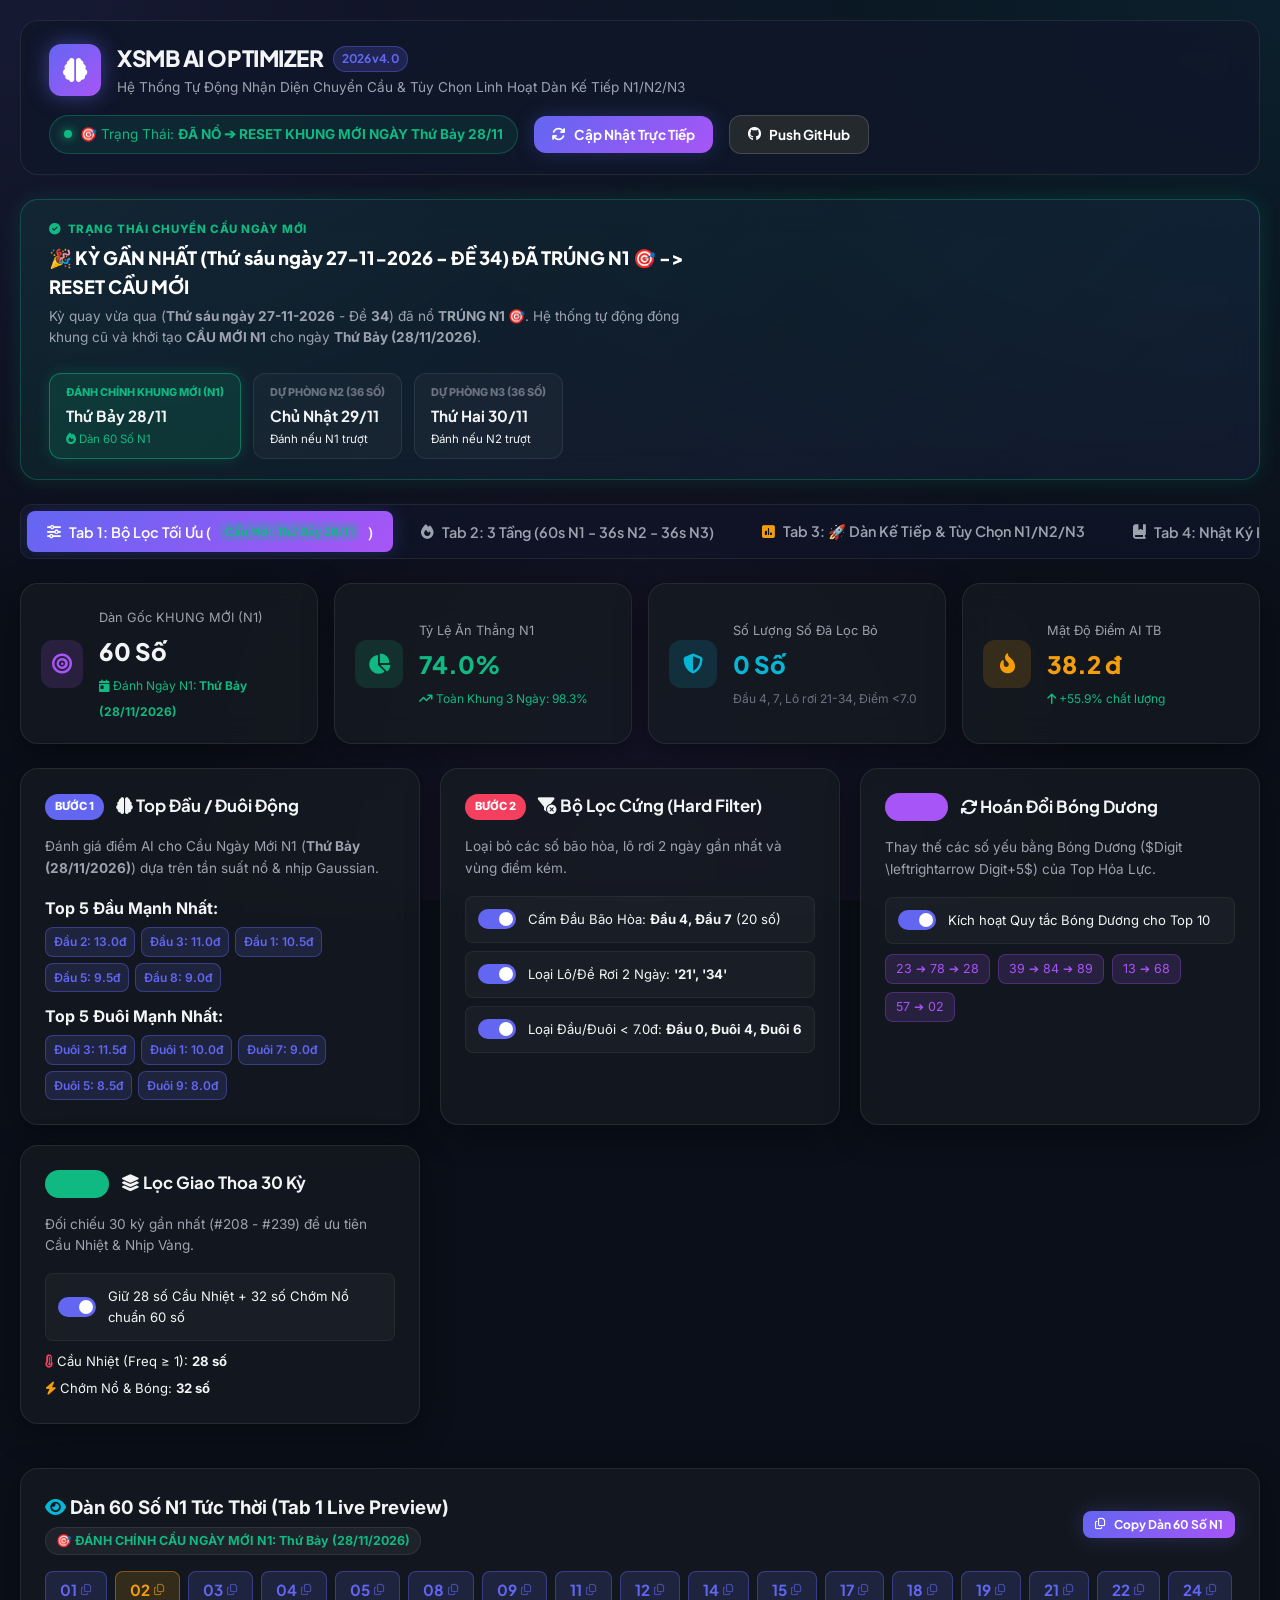
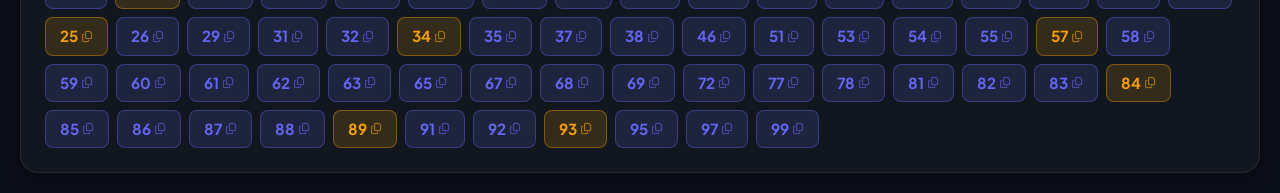
==== commit 11b504d3: "auto: Cloud update Live G1-G5 & XSMB 2026 [skip ci]" ====
--- a/58_up_to_75/index.html
+++ b/58_up_to_75/index.html
@@ -13,7 +13,7 @@
     <link href="https://fonts.googleapis.com/css2?family=Inter:wght@300;400;500;600;700;800&family=Plus+Jakarta+Sans:wght@500;600;700;800&display=swap" rel="stylesheet">
     <!-- FontAwesome icons -->
     <link rel="stylesheet" href="https://cdnjs.cloudflare.com/ajax/libs/font-awesome/6.4.0/css/all.min.css">
-    <link rel="stylesheet" href="styles.css?v=20261126202659">
+    <link rel="stylesheet" href="styles.css?v=20261127195650">
 </head>
 <body>
     <div class="app-container">
@@ -590,6 +590,6 @@
         <span id="toast-msg">Đã sao chép dàn số!</span>
     </div>
 
-    <script src="app.js?v=20261126202659"></script>
+    <script src="app.js?v=20261127195650"></script>
 </body>
 </html>
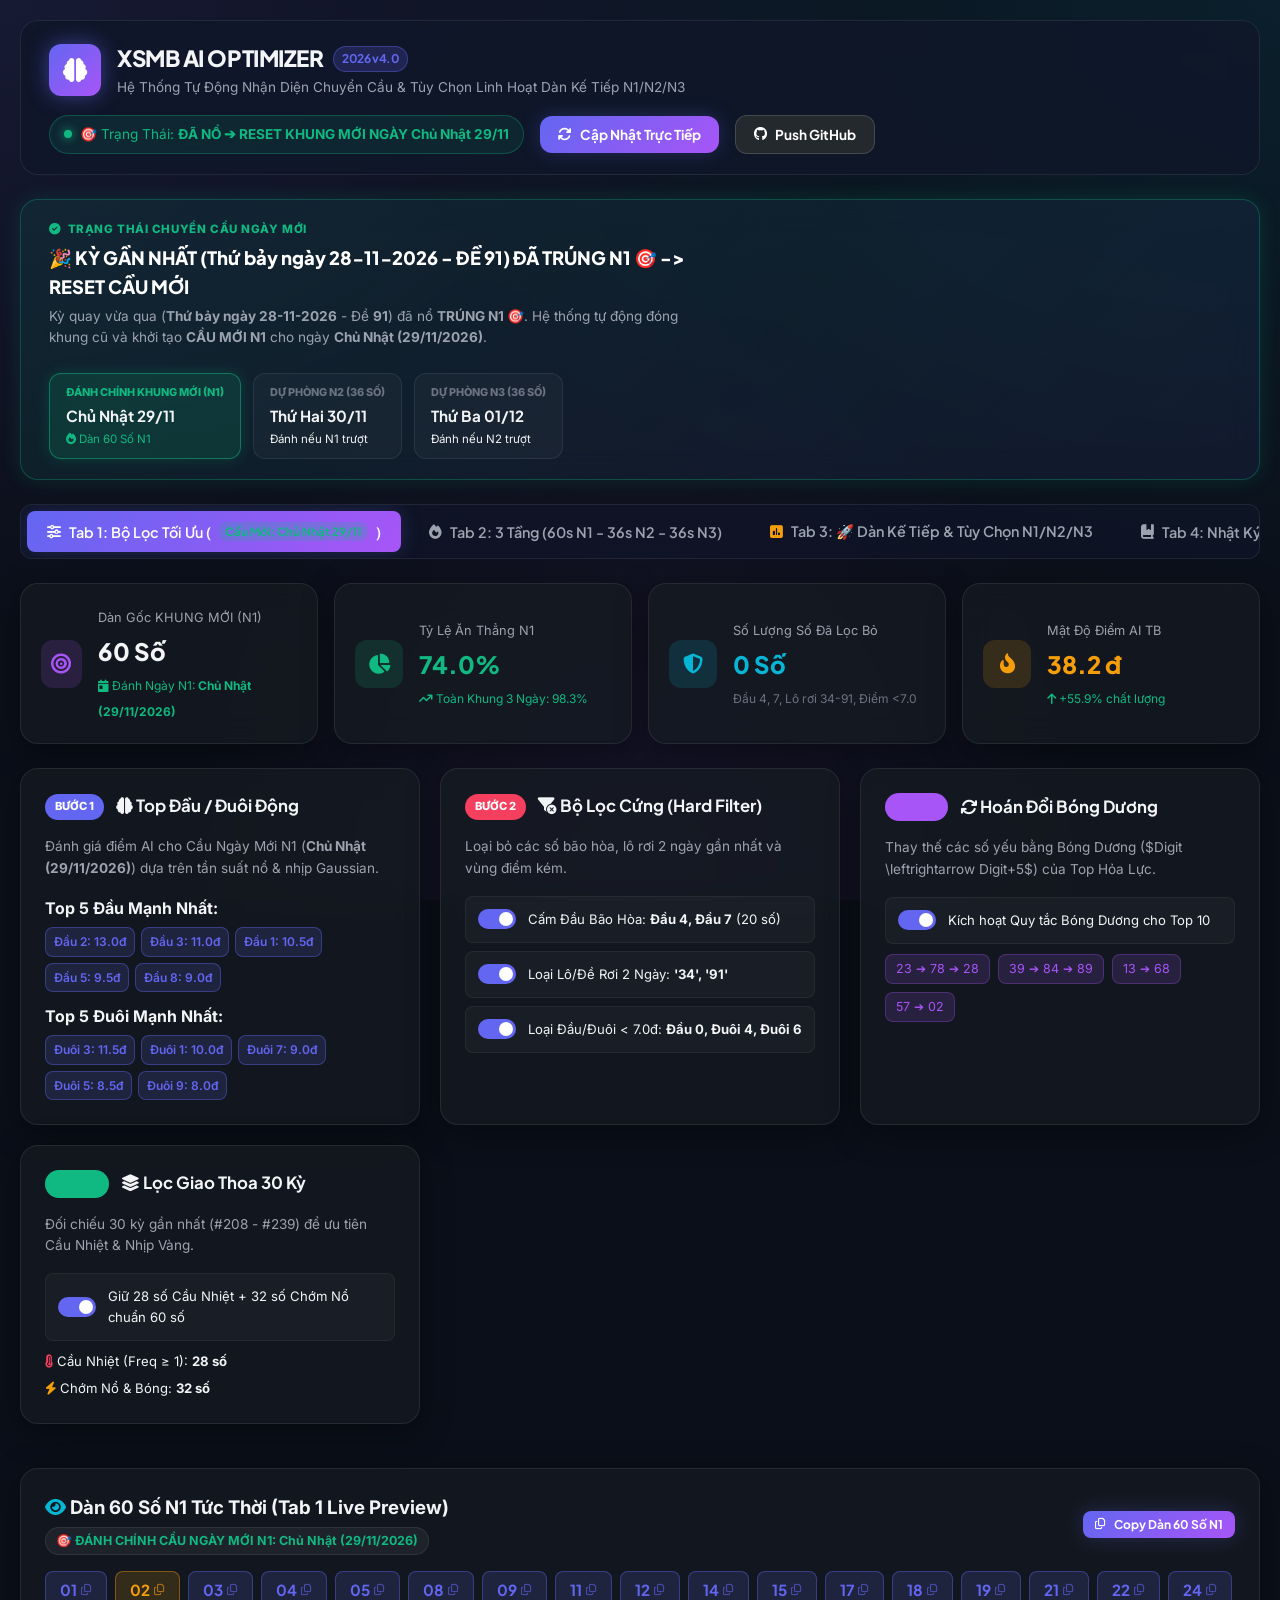
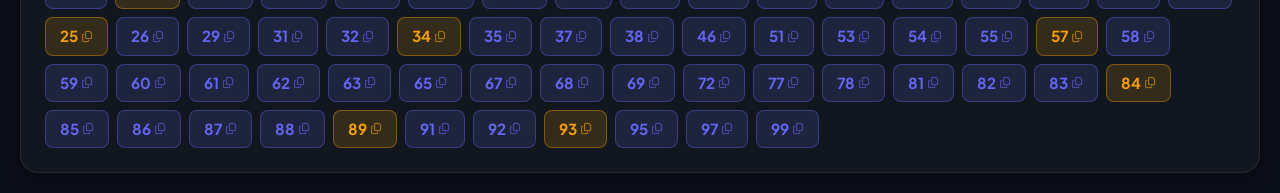
==== commit 8a0ca541: "auto: Cloud update Live G1-G5 & XSMB 2026 [skip ci]" ====
--- a/58_up_to_75/index.html
+++ b/58_up_to_75/index.html
@@ -13,7 +13,7 @@
     <link href="https://fonts.googleapis.com/css2?family=Inter:wght@300;400;500;600;700;800&family=Plus+Jakarta+Sans:wght@500;600;700;800&display=swap" rel="stylesheet">
     <!-- FontAwesome icons -->
     <link rel="stylesheet" href="https://cdnjs.cloudflare.com/ajax/libs/font-awesome/6.4.0/css/all.min.css">
-    <link rel="stylesheet" href="styles.css?v=20261127195650">
+    <link rel="stylesheet" href="styles.css?v=20261128185736">
 </head>
 <body>
     <div class="app-container">
@@ -590,6 +590,6 @@
         <span id="toast-msg">Đã sao chép dàn số!</span>
     </div>
 
-    <script src="app.js?v=20261127195650"></script>
+    <script src="app.js?v=20261128185736"></script>
 </body>
 </html>
